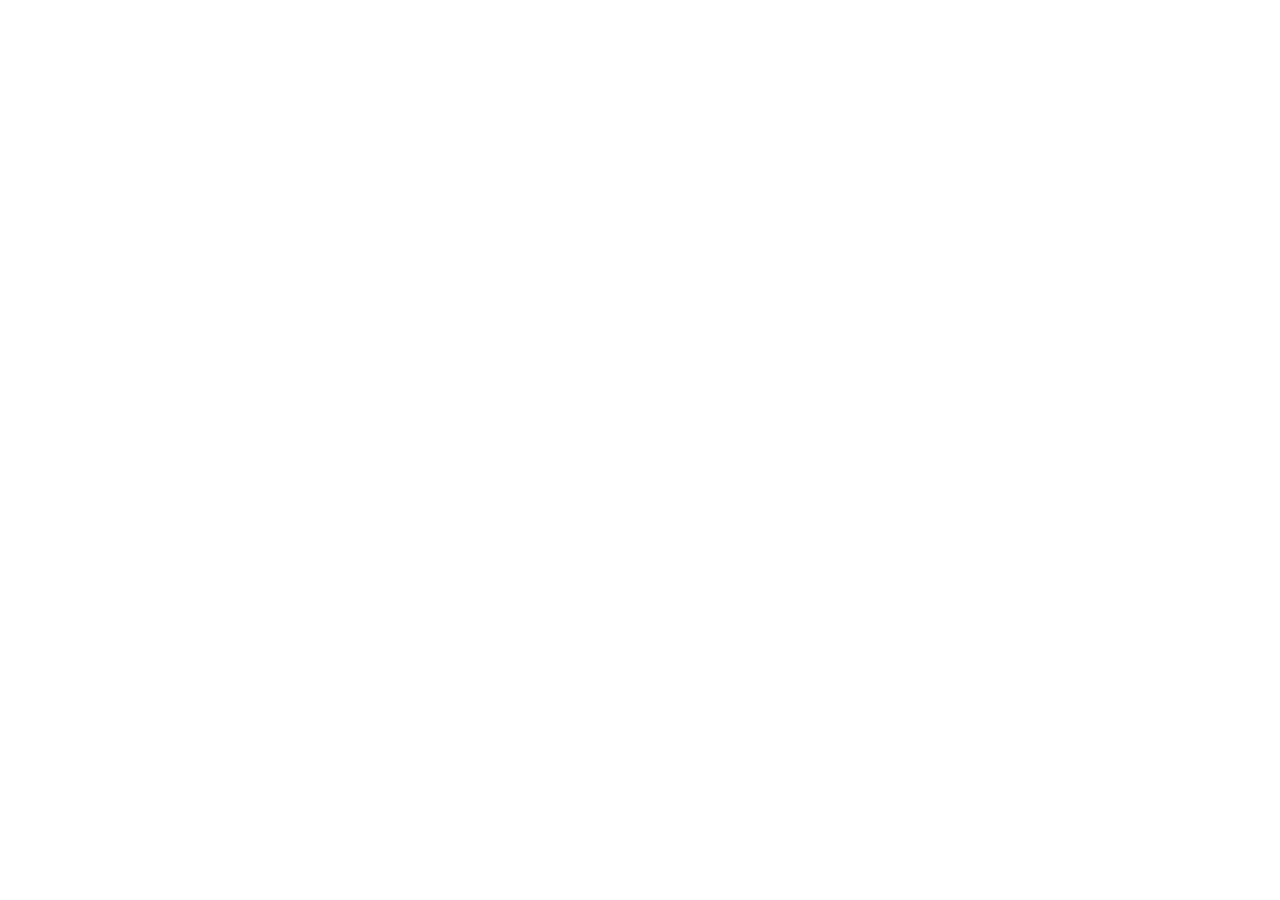
==== index.html @ 1966a8cb "Add files via upload" ====
<!doctype html>
<html lang="vi">
  <head>
    <meta charset="UTF-8" />
    <meta name="viewport" content="width=device-width, initial-scale=1.0, maximum-scale=1.0, user-scalable=no, viewport-fit=cover" />
    <meta name="theme-color" content="#0F172A" />
    <meta name="mobile-web-app-capable" content="yes" />
    <meta name="apple-mobile-web-app-capable" content="yes" />
    <meta name="apple-mobile-web-app-status-bar-style" content="black-translucent" />
    <meta name="apple-mobile-web-app-title" content="RideReport" />
    <link rel="icon" type="image/png" href="./assets/icon-192-Bh1glxOB.png" />
    <link rel="apple-touch-icon" href="./assets/apple-touch-icon-CrNvm9A0.png" />
    <link rel="manifest" href="./manifest.json" />
    <title>Ride Report Notes - SE Technical Department</title>
    <script type="module" crossorigin src="./assets/index-BMs9auO6.js"></script>
    <link rel="stylesheet" crossorigin href="./assets/index-CpkRPBs-.css">
  </head>
  <body class="bg-slate-950 text-slate-100 antialiased select-none selection:bg-amber-500 selection:text-slate-950">
    <div id="root"></div>
    <script>
      if ('serviceWorker' in navigator) {
        window.addEventListener('load', () => {
          navigator.serviceWorker.register('./service-worker.js')
            .then(reg => console.log('PWA ServiceWorker registered:', reg.scope))
            .catch(err => console.log('ServiceWorker registration failed:', err));
        });
      }
    </script>
  </body>
</html>
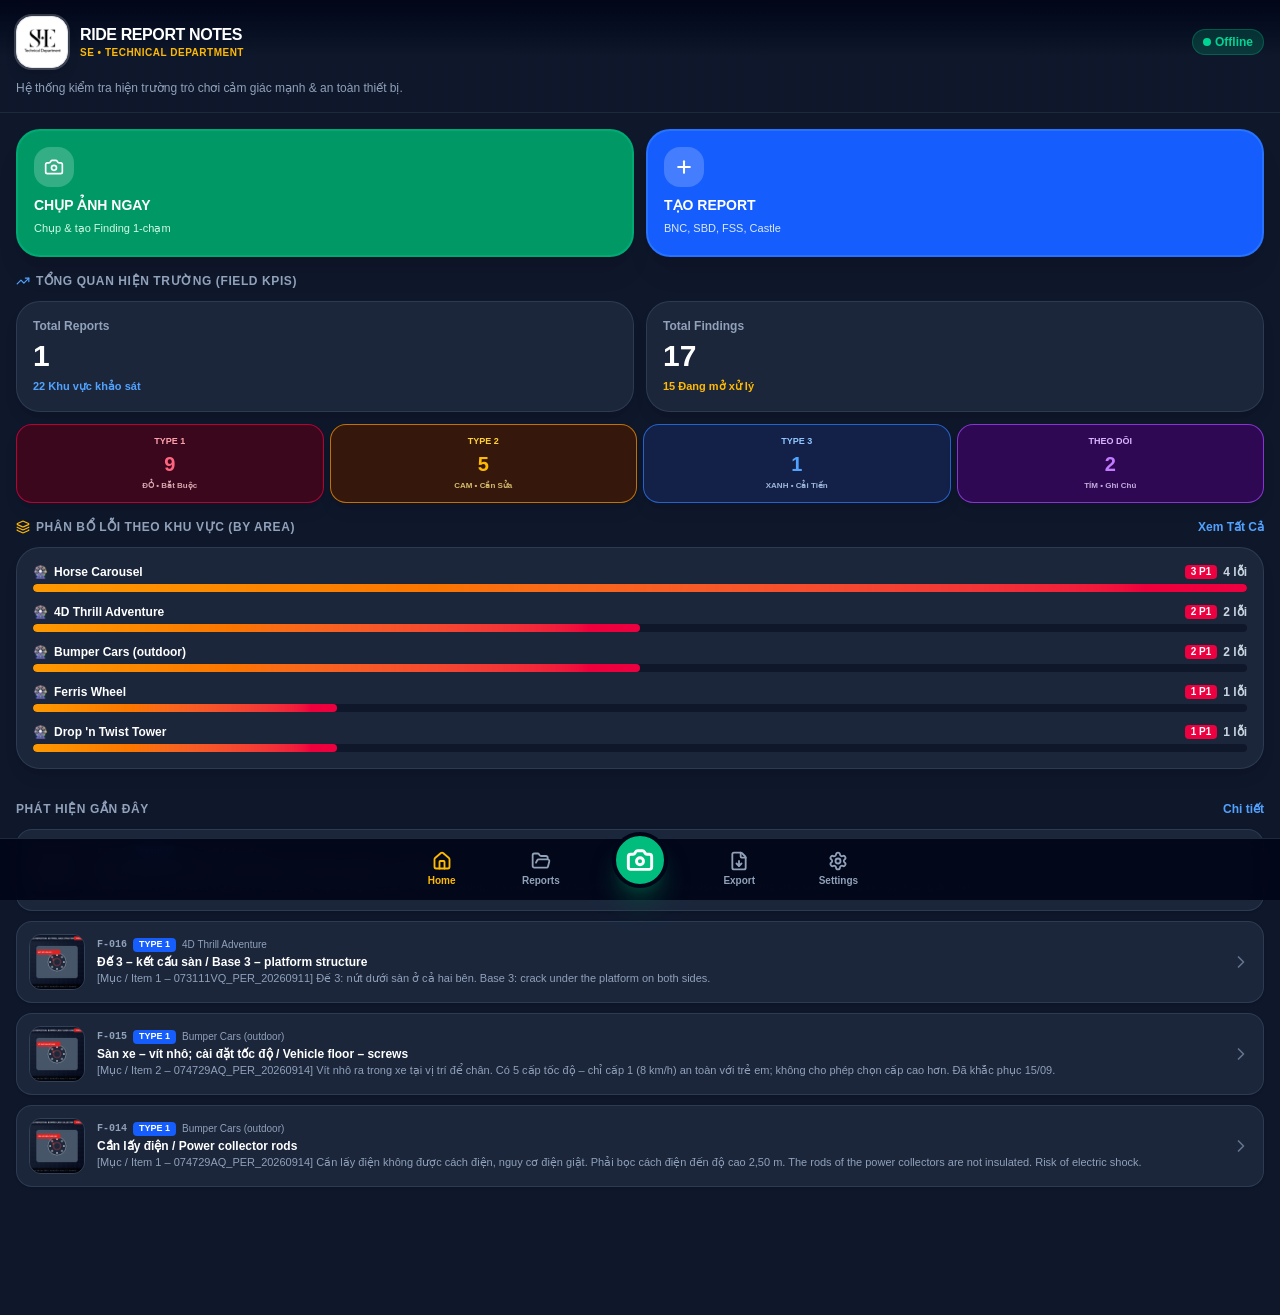
==== commit 12c22016: "Add files via upload" ====
--- a/index.html
+++ b/index.html
@@ -12,11 +12,28 @@
     <link rel="apple-touch-icon" href="./assets/apple-touch-icon-CrNvm9A0.png" />
     <link rel="manifest" href="./manifest.json" />
     <title>Ride Report Notes - SE Technical Department</title>
-    <script type="module" crossorigin src="./assets/index-BMs9auO6.js"></script>
-    <link rel="stylesheet" crossorigin href="./assets/index-CpkRPBs-.css">
+    <script type="module" crossorigin src="./assets/index-BXYMktRq.js"></script>
+    <link rel="stylesheet" crossorigin href="./assets/index-w28Ztsks.css">
   </head>
   <body class="bg-slate-950 text-slate-100 antialiased select-none selection:bg-amber-500 selection:text-slate-950">
     <div id="root"></div>
+    <script>
+      // Fallback: Nếu không tải được bundle assets (do chưa upload folder assets), tự động chuyển sang file HTML độc lập
+      window.addEventListener('error', function(e) {
+        if (e.target && (e.target.src || '').includes('assets')) {
+          const isIOS = /iPad|iPhone|iPod/.test(navigator.userAgent);
+          window.location.replace(isIOS ? './ride-report-ios.html' : './ride-report-android.html');
+        }
+      }, true);
+      // Timeout fallback nếu sau 2.5s mà root vẫn chưa render
+      setTimeout(function() {
+        var root = document.getElementById('root');
+        if (root && root.children.length === 0) {
+          var isIOS = /iPad|iPhone|iPod/.test(navigator.userAgent);
+          window.location.replace(isIOS ? './ride-report-ios.html' : './ride-report-android.html');
+        }
+      }, 2500);
+    </script>
     <script>
       if ('serviceWorker' in navigator) {
         window.addEventListener('load', () => {
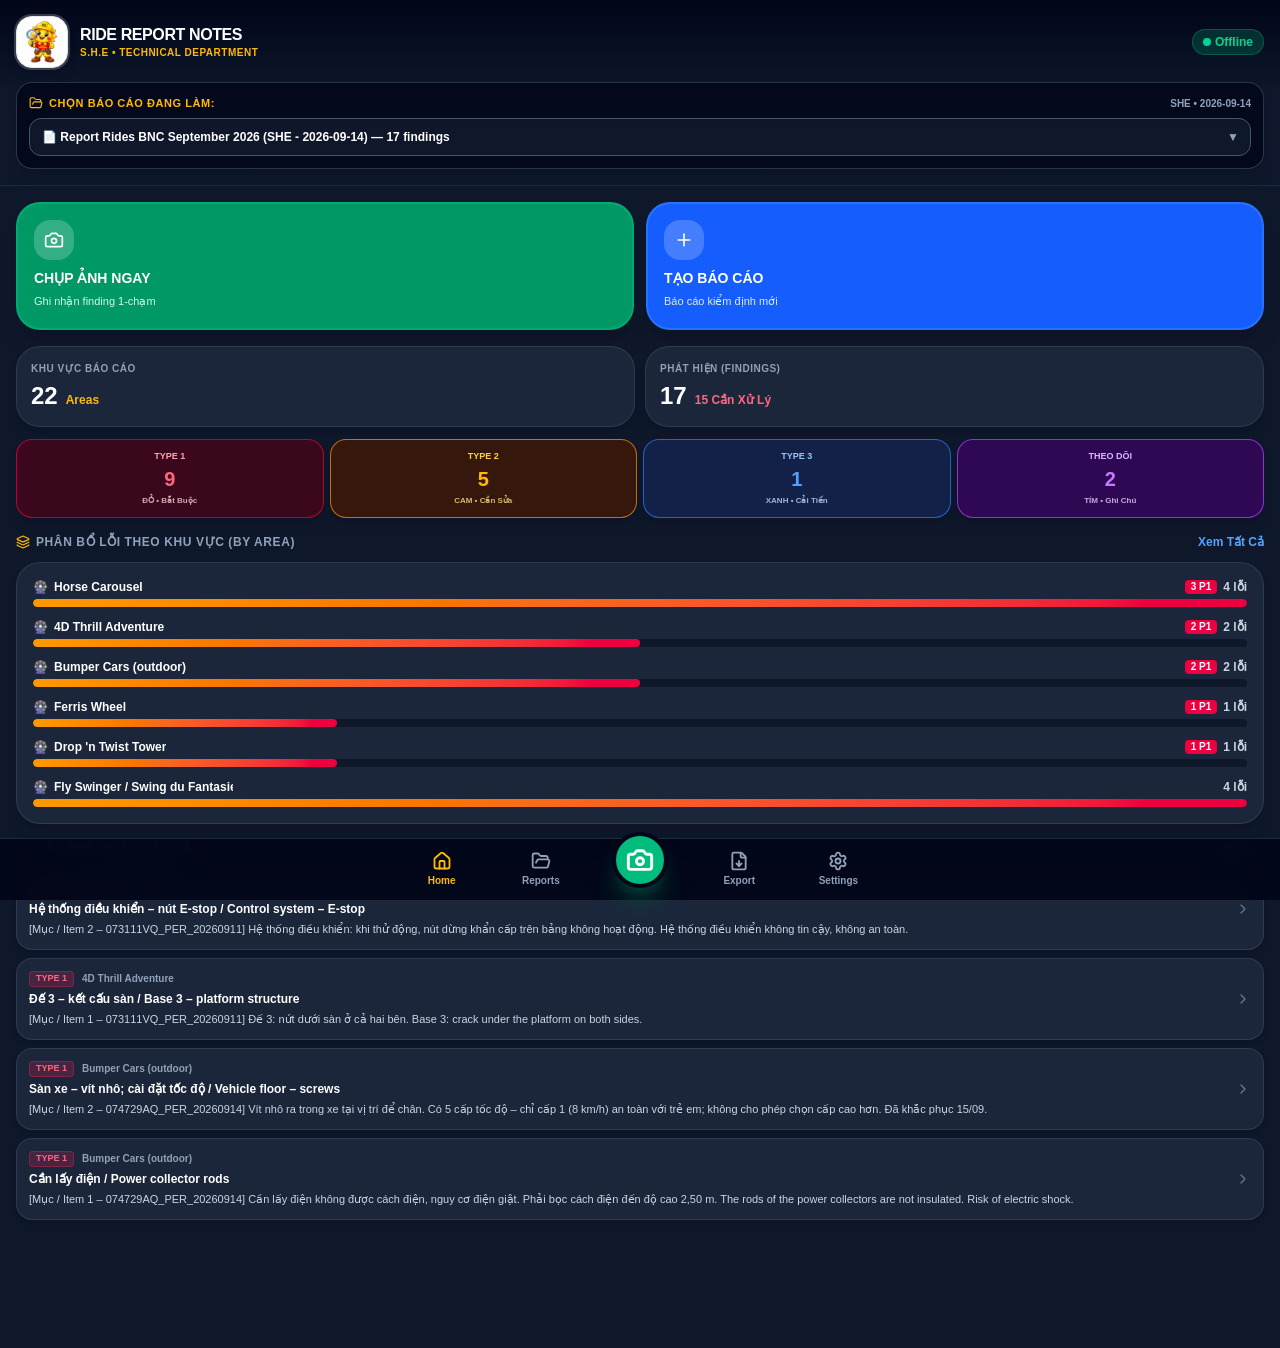
==== commit 556e7aac: "Add files via upload" ====
--- a/index.html
+++ b/index.html
@@ -8,12 +8,13 @@
     <meta name="apple-mobile-web-app-capable" content="yes" />
     <meta name="apple-mobile-web-app-status-bar-style" content="black-translucent" />
     <meta name="apple-mobile-web-app-title" content="RideReport" />
-    <link rel="icon" type="image/png" href="./assets/icon-192-Bh1glxOB.png" />
-    <link rel="apple-touch-icon" href="./assets/apple-touch-icon-CrNvm9A0.png" />
+    <link rel="icon" type="image/png" href="./assets/favicon-BKmVCxLy.png" />
+    <link rel="shortcut icon" type="image/png" href="./assets/favicon-BKmVCxLy.png" />
+    <link rel="apple-touch-icon" href="./assets/apple-touch-icon-CGCO4KRv.png" />
     <link rel="manifest" href="./manifest.json" />
-    <title>Ride Report Notes - SE Technical Department</title>
-    <script type="module" crossorigin src="./assets/index-BXYMktRq.js"></script>
-    <link rel="stylesheet" crossorigin href="./assets/index-w28Ztsks.css">
+    <title>Ride Report Notes - S.H.E Technical Department</title>
+    <script type="module" crossorigin src="./assets/index-y6YzytXw.js"></script>
+    <link rel="stylesheet" crossorigin href="./assets/index-BLL421dd.css">
   </head>
   <body class="bg-slate-950 text-slate-100 antialiased select-none selection:bg-amber-500 selection:text-slate-950">
     <div id="root"></div>
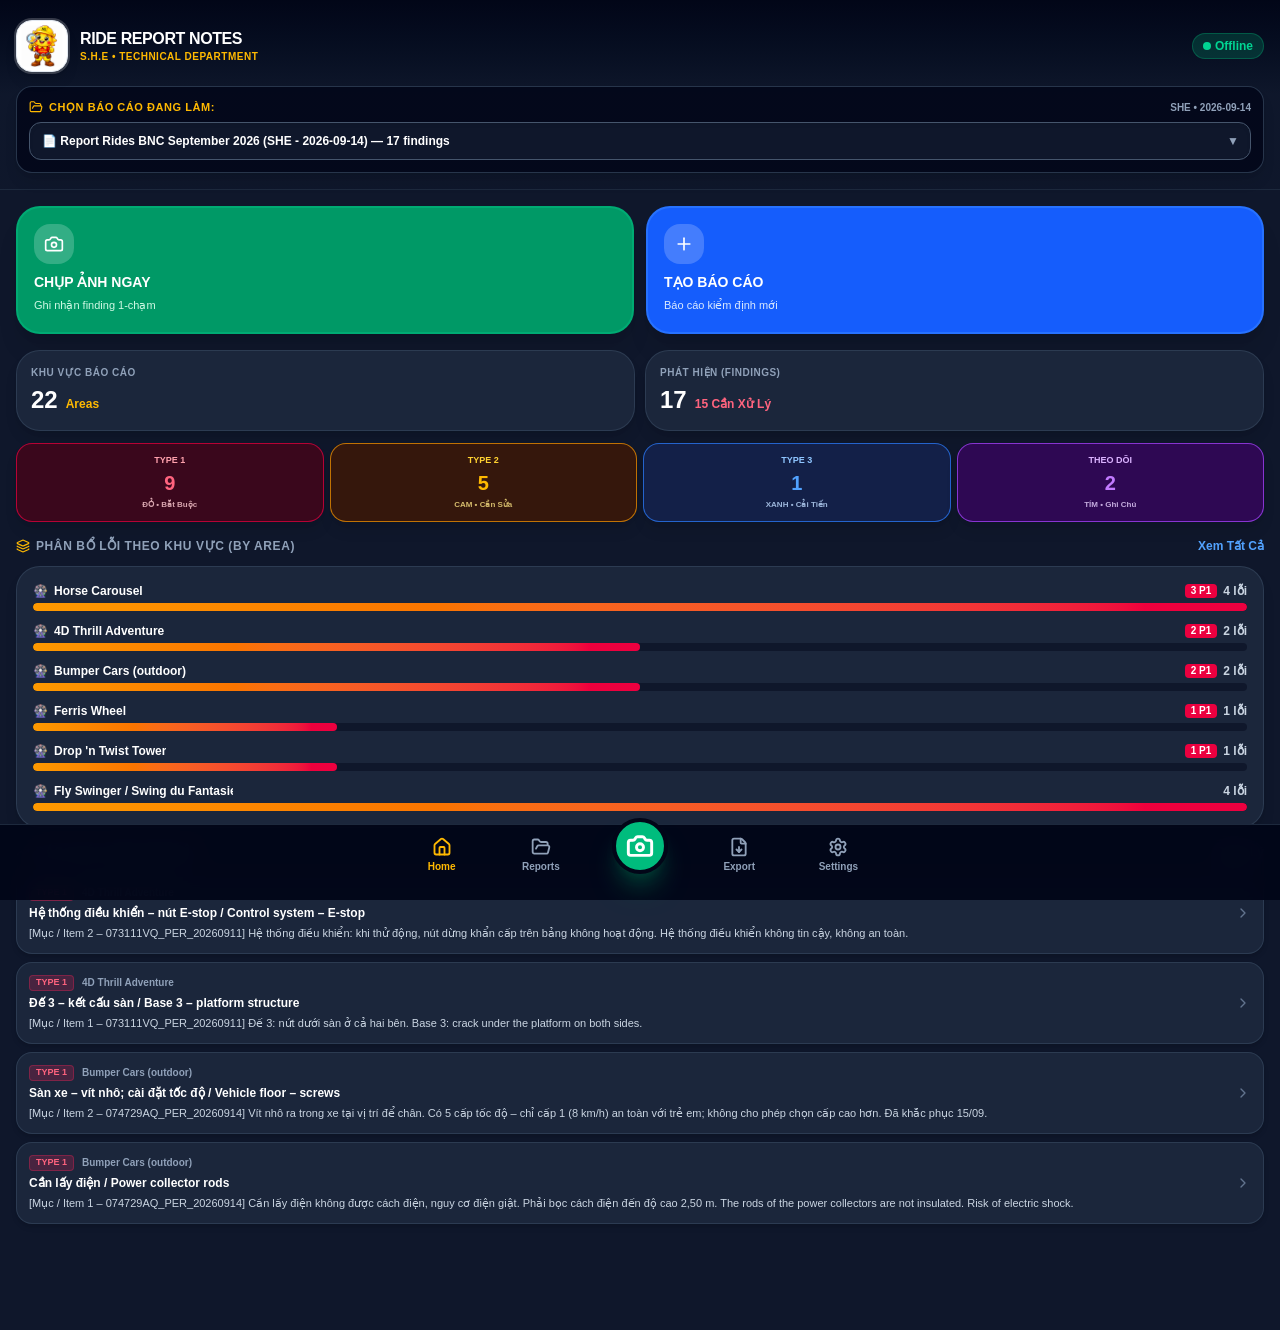
==== commit 59c2fad6: "Add files via upload" ====
--- a/index.html
+++ b/index.html
@@ -13,8 +13,8 @@
     <link rel="apple-touch-icon" href="./assets/apple-touch-icon-CGCO4KRv.png" />
     <link rel="manifest" href="./manifest.json" />
     <title>Ride Report Notes - S.H.E Technical Department</title>
-    <script type="module" crossorigin src="./assets/index-y6YzytXw.js"></script>
-    <link rel="stylesheet" crossorigin href="./assets/index-BLL421dd.css">
+    <script type="module" crossorigin src="./assets/index-_B_0uSSA.js"></script>
+    <link rel="stylesheet" crossorigin href="./assets/index-Ckl8XL0-.css">
   </head>
   <body class="bg-slate-950 text-slate-100 antialiased select-none selection:bg-amber-500 selection:text-slate-950">
     <div id="root"></div>
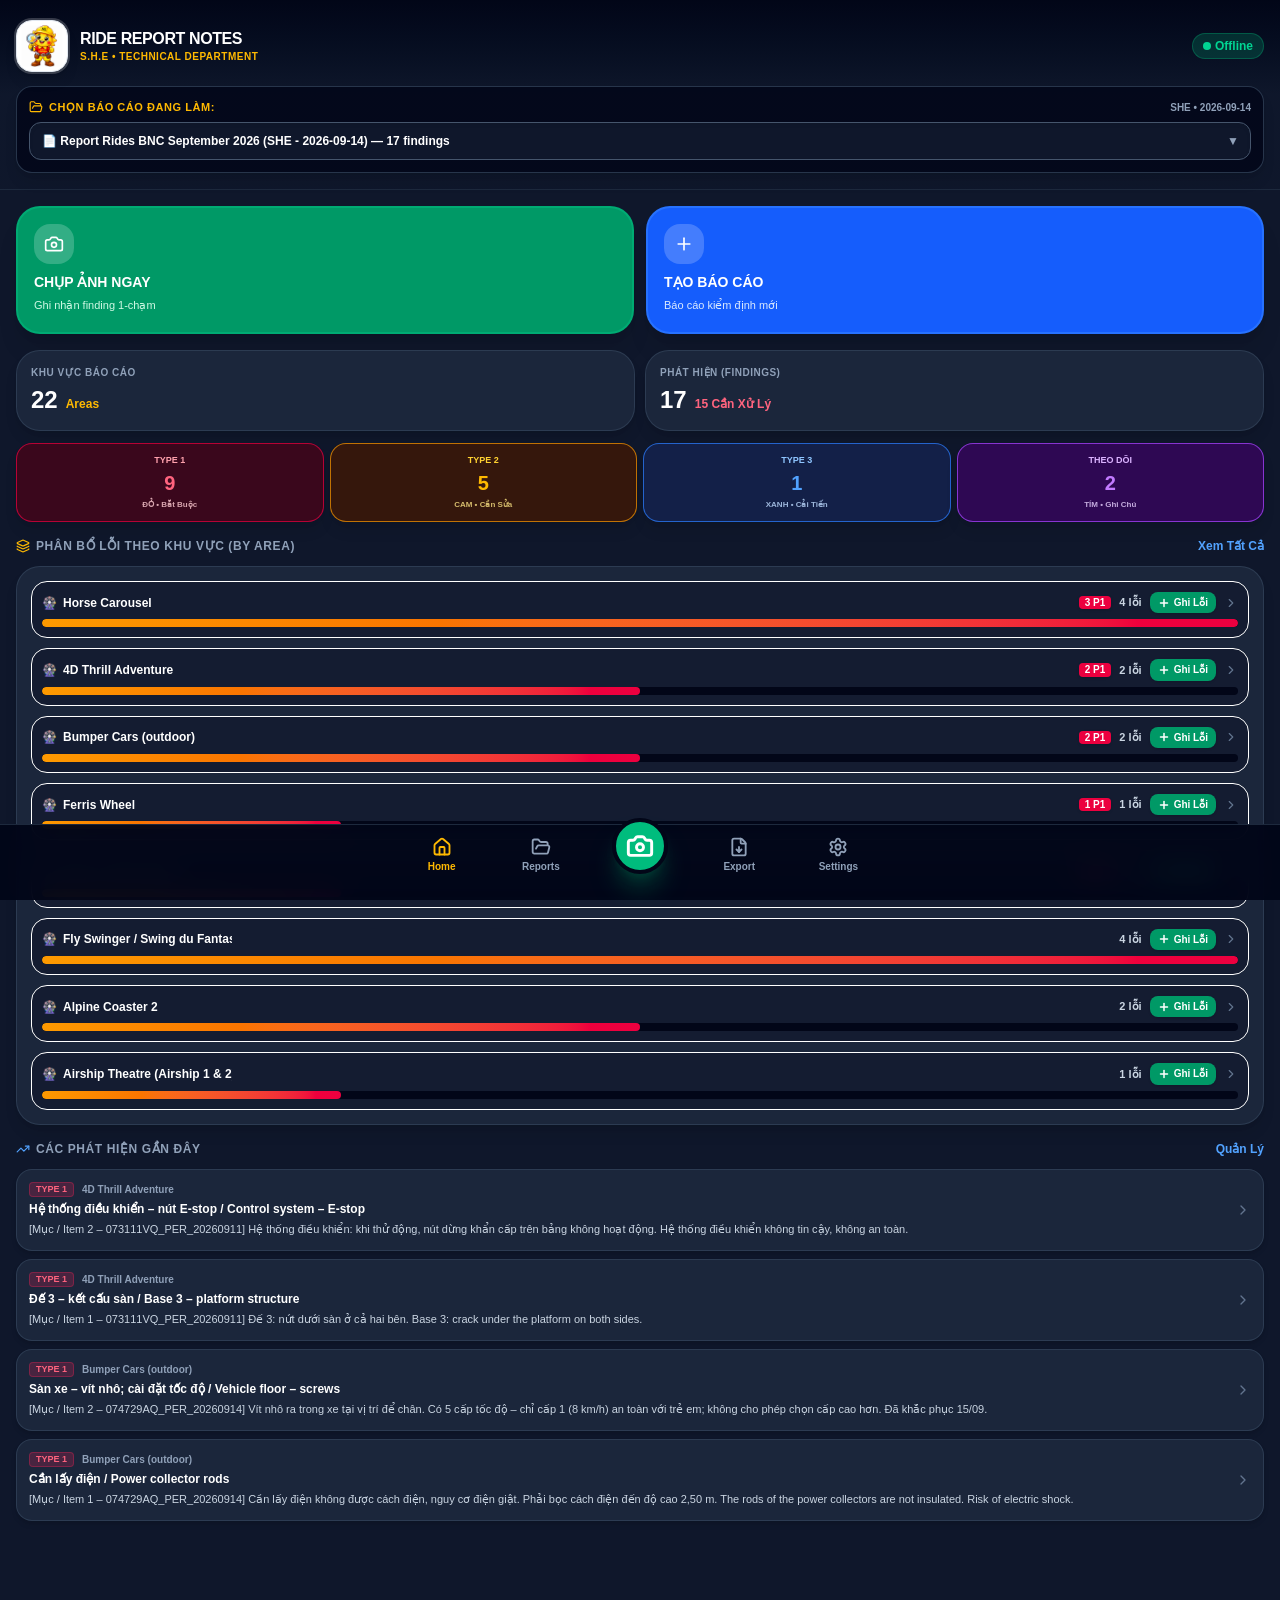
==== commit 9a37bfcb: "Add files via upload" ====
--- a/index.html
+++ b/index.html
@@ -13,8 +13,8 @@
     <link rel="apple-touch-icon" href="./assets/apple-touch-icon-CGCO4KRv.png" />
     <link rel="manifest" href="./manifest.json" />
     <title>Ride Report Notes - S.H.E Technical Department</title>
-    <script type="module" crossorigin src="./assets/index-_B_0uSSA.js"></script>
-    <link rel="stylesheet" crossorigin href="./assets/index-Ckl8XL0-.css">
+    <script type="module" crossorigin src="./assets/index-DWfAJIZN.js"></script>
+    <link rel="stylesheet" crossorigin href="./assets/index-CTbwt9EH.css">
   </head>
   <body class="bg-slate-950 text-slate-100 antialiased select-none selection:bg-amber-500 selection:text-slate-950">
     <div id="root"></div>
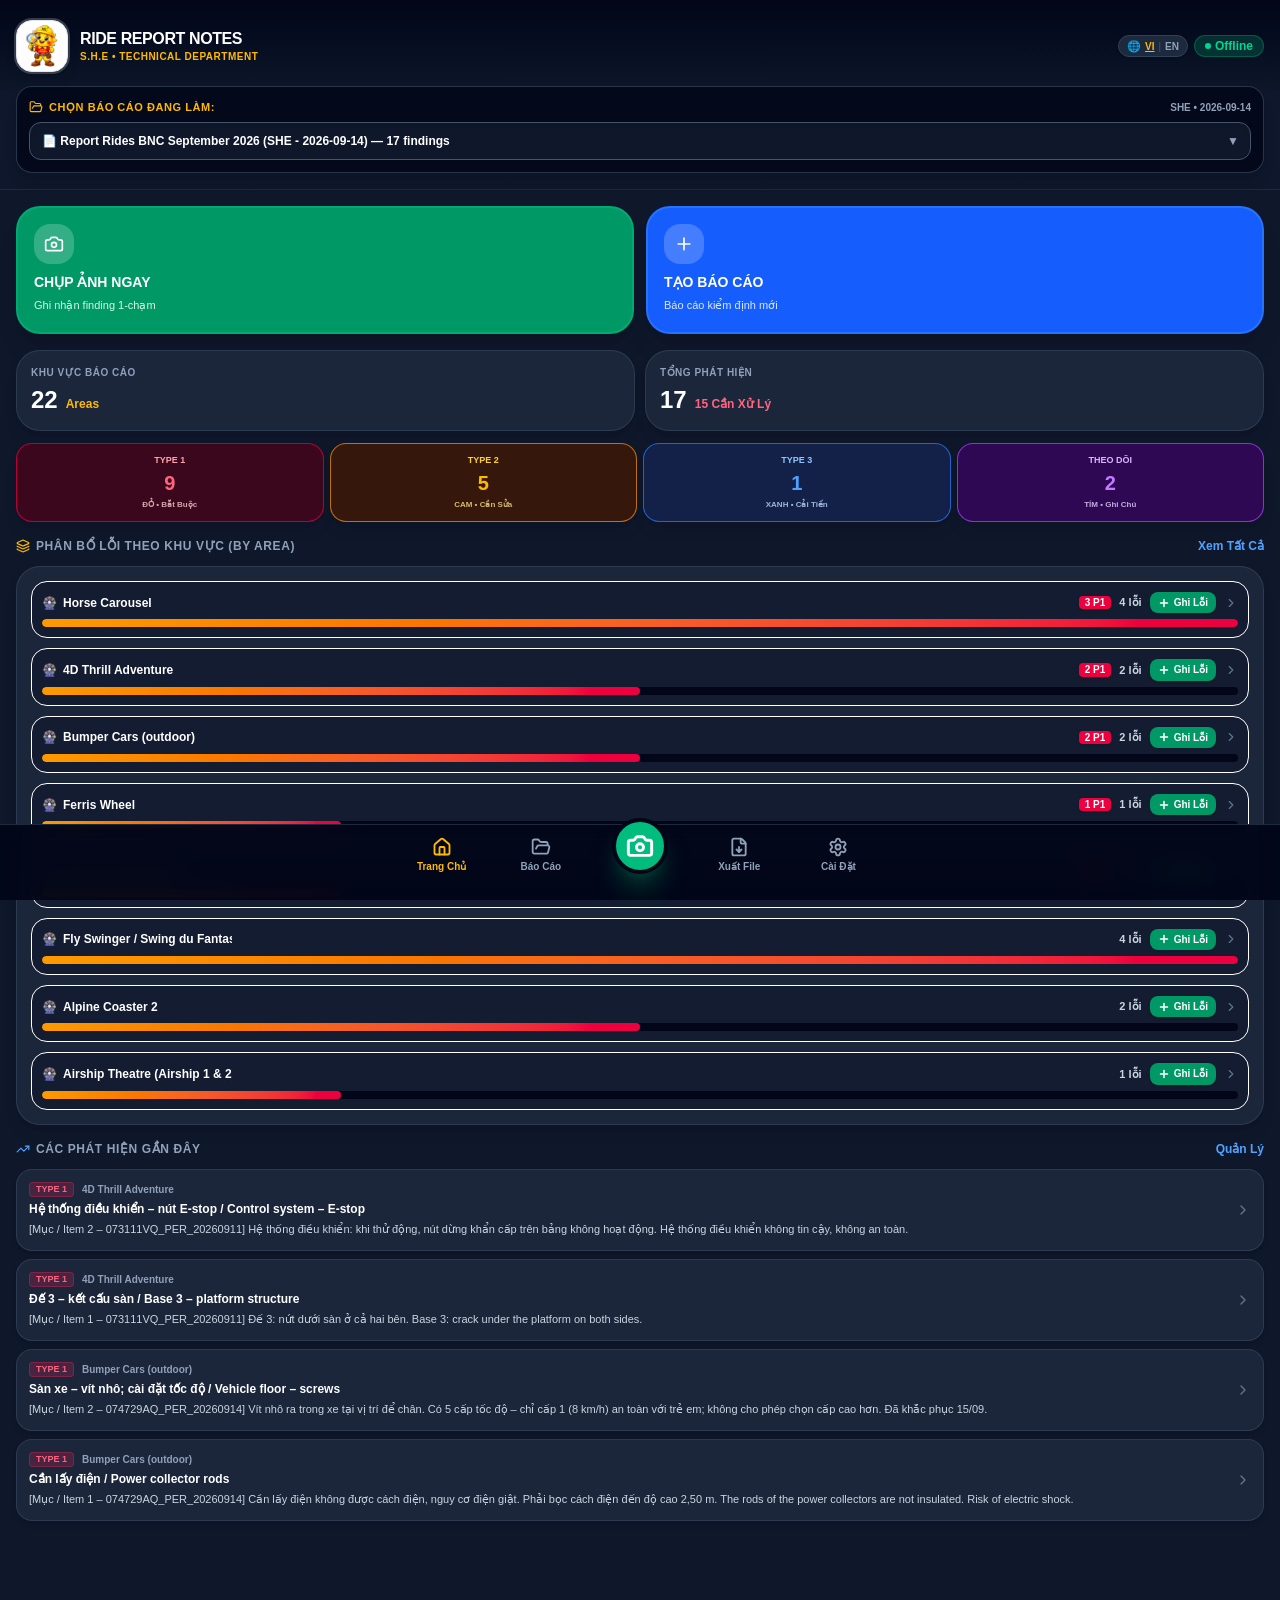
==== commit e65821e8: "Add files via upload" ====
--- a/index.html
+++ b/index.html
@@ -13,8 +13,8 @@
     <link rel="apple-touch-icon" href="./assets/apple-touch-icon-CGCO4KRv.png" />
     <link rel="manifest" href="./manifest.json" />
     <title>Ride Report Notes - S.H.E Technical Department</title>
-    <script type="module" crossorigin src="./assets/index-DWfAJIZN.js"></script>
-    <link rel="stylesheet" crossorigin href="./assets/index-CTbwt9EH.css">
+    <script type="module" crossorigin src="./assets/index--uavBl1X.js"></script>
+    <link rel="stylesheet" crossorigin href="./assets/index-CxXxHtZT.css">
   </head>
   <body class="bg-slate-950 text-slate-100 antialiased select-none selection:bg-amber-500 selection:text-slate-950">
     <div id="root"></div>
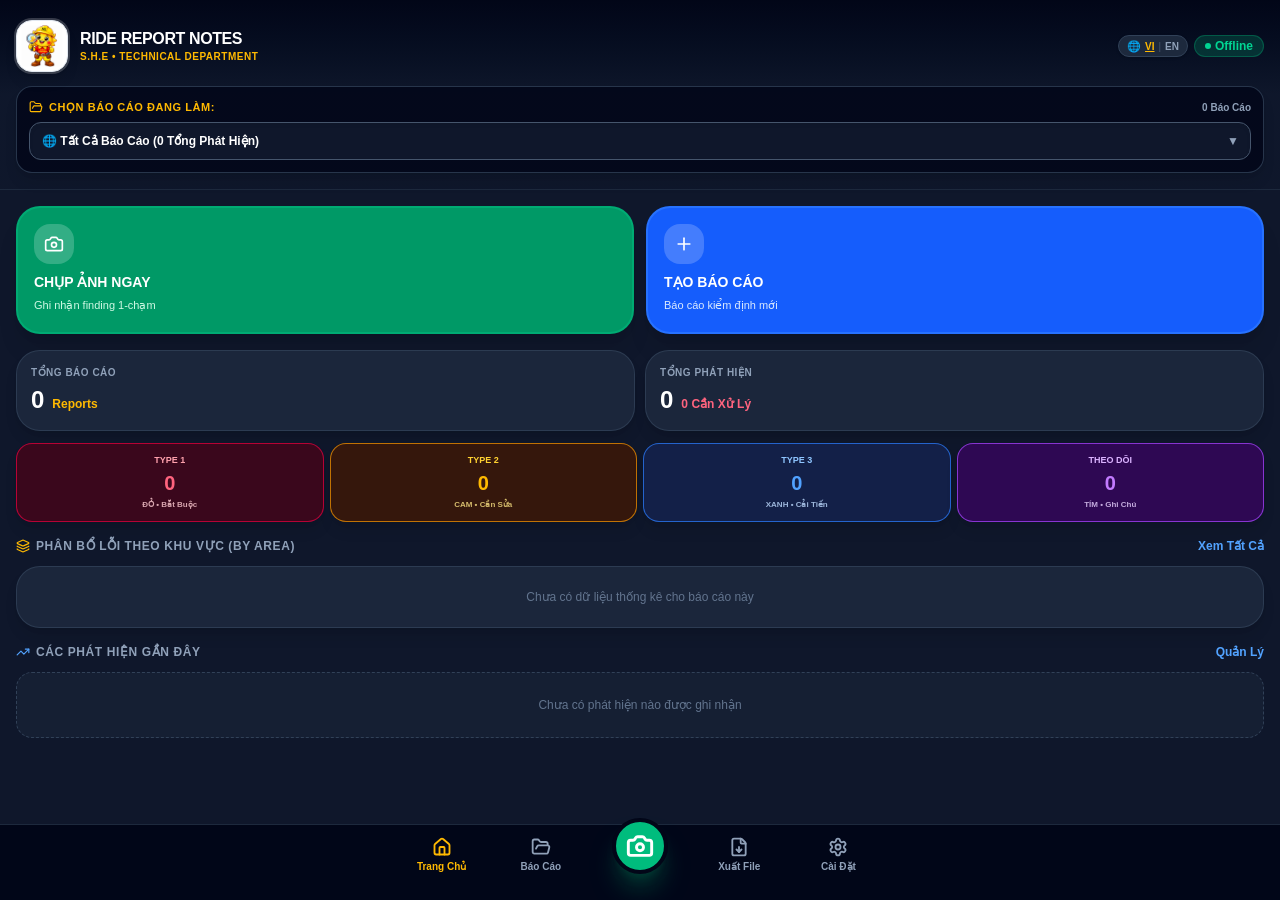
==== commit 101e3f63: "Add files via upload" ====
--- a/index.html
+++ b/index.html
@@ -13,8 +13,8 @@
     <link rel="apple-touch-icon" href="./assets/apple-touch-icon-CGCO4KRv.png" />
     <link rel="manifest" href="./manifest.json" />
     <title>Ride Report Notes - S.H.E Technical Department</title>
-    <script type="module" crossorigin src="./assets/index--uavBl1X.js"></script>
-    <link rel="stylesheet" crossorigin href="./assets/index-CxXxHtZT.css">
+    <script type="module" crossorigin src="./assets/index-B5br-trA.js"></script>
+    <link rel="stylesheet" crossorigin href="./assets/index-BJxR2qXK.css">
   </head>
   <body class="bg-slate-950 text-slate-100 antialiased select-none selection:bg-amber-500 selection:text-slate-950">
     <div id="root"></div>
